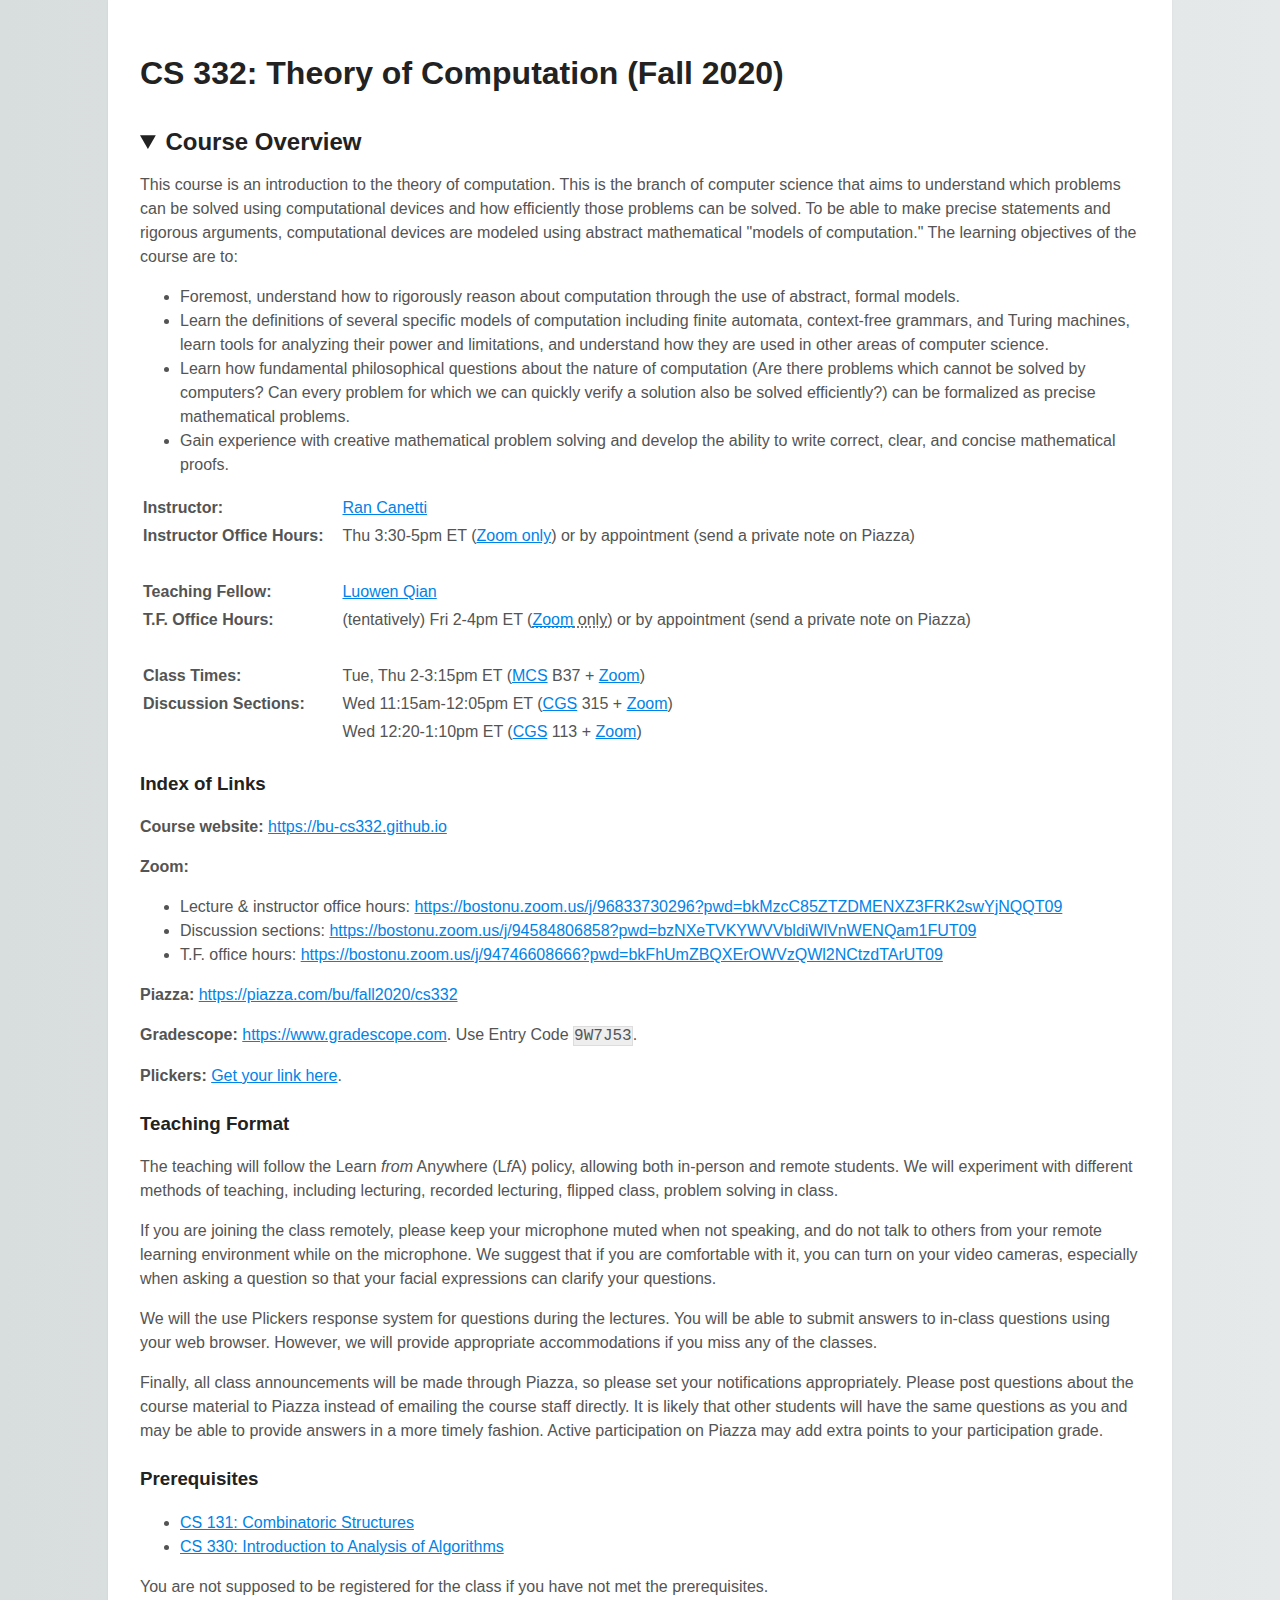
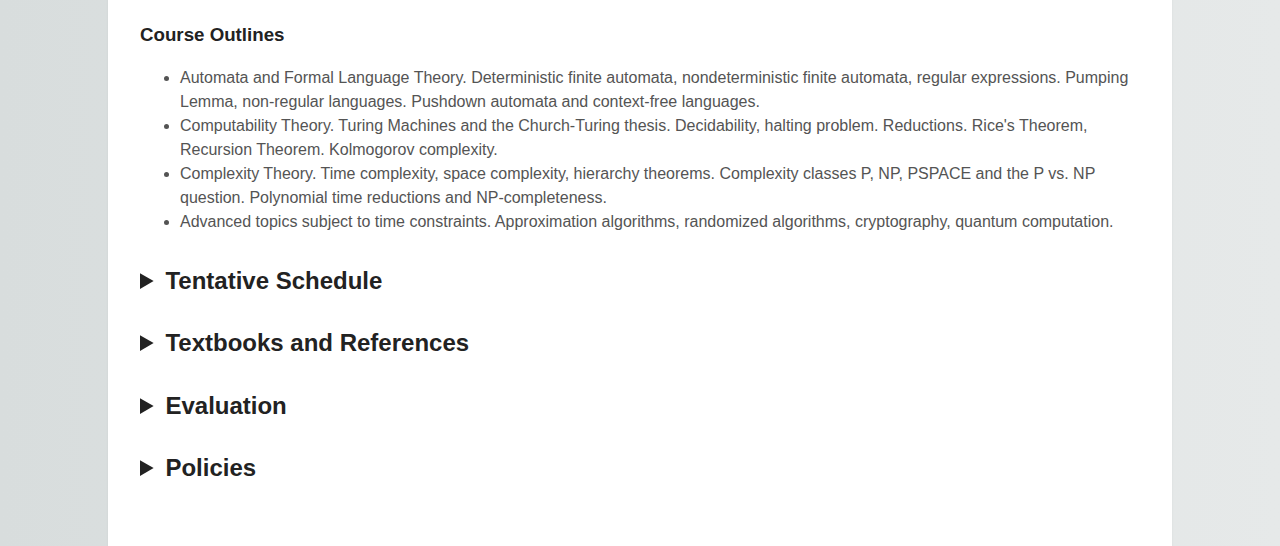
==== index.html @ d5b3a4ad "Update index" ====
<!DOCTYPE html>
<html>
    
    <head>
        <meta charset="utf-8">
        <meta http-equiv="X-UA-Compatible" content="IE=edge">
        <title>CS 332: Theory of Computation (Fall 2020)</title>
        <link rel="stylesheet" href="main.css">
        <script type="application/javascript">
            window.addEventListener('load', (_) => {
                for (const element of document.querySelectorAll('.copy2clipboard')) {
                    element.addEventListener('click', (event) => {
                        const selection = window.getSelection();
                        selection.removeAllRanges();
                        const range = document.createRange();
                        range.selectNodeContents(event.target);
                        selection.addRange(range);
                        document.execCommand('copy');
                    });
                }
            });
        </script>
    </head>
    <body>
        <!-- Materials courtesy of Mark Bun's website: https://cs-people.bu.edu/mbun/courses/332_S20/ -->
        
        <h1>CS 332: Theory of Computation (Fall 2020)</h1>
        <details open>
            <summary class="h2">Course Overview</summary>
            <p>
                This course is an introduction to the theory of computation. This is the branch of computer science that aims to understand which problems can be solved using computational devices and how efficiently those problems can be solved. To be able to make precise statements and rigorous arguments, computational devices are modeled using abstract mathematical "models of computation." The learning objectives of the course are to:
            </p>
            <ul>
                <li> Foremost, understand how to rigorously reason about computation through the use of abstract, formal models.</li>
                <li> Learn the definitions of several specific models of computation including finite automata, context-free grammars, and Turing machines, learn tools for analyzing their power and limitations, and understand how they are used in other areas of computer science.</li>
                <li> Learn how fundamental philosophical questions about the nature of computation (Are there problems which cannot be solved by computers? Can every problem for which we can quickly verify a solution also be solved efficiently?) can be formalized as precise mathematical problems.</li>
                <li> Gain experience with creative mathematical problem solving and develop the ability to write correct, clear, and concise mathematical proofs.</li>
            </ul>

            <table class="sketchy">
                <tr>
                    <th>Instructor:</th>
                    <td><a href="https://www.cs.bu.edu/~canetti/" target="_blank">Ran Canetti</a></td>
                </tr>
                <tr>
                    <th>Instructor Office Hours:</th>
                    <td>Thu 3:30-5pm ET (<a href="https://bostonu.zoom.us/j/96833730296?pwd=bkMzcC85ZTZDMENXZ3FRK2swYjNQQT09" target="_blank">Zoom only</a>) or by appointment (send a private note on Piazza)</td>
                </tr>
                <tr><td>&nbsp;</td></tr>
                <tr>
                    <th>Teaching Fellow:</th>
                    <td><a href="https://cs-people.bu.edu/luowenq/" target="_blank">Luowen Qian</a></td>
                </tr>
                <tr>
                    <th>T.F. Office Hours:</th>
                    <td>(tentatively) Fri 2-4pm ET (<span title="As highly recommended by CS department"><a href="https://bostonu.zoom.us/j/94746608666?pwd=bkFhUmZBQXErOWVzQWl2NCtzdTArUT09" target="_blank">Zoom</a> only</span>) or by appointment (send a private note on Piazza)</td>
                </tr>
                <tr><td>&nbsp;</td></tr>
                <tr>
                    <th>Class Times:</th>
                    <td>Tue, Thu 2-3:15pm ET (<a href="https://goo.gl/maps/u1uCB6yV12Wjp6cB6" target="_blank">MCS</a> B37 + <a href="https://bostonu.zoom.us/j/96833730296?pwd=bkMzcC85ZTZDMENXZ3FRK2swYjNQQT09" target="_blank">Zoom</a>)</td>
                </tr>
                <tr>
                    <th>Discussion Sections:</th>
                    <td>Wed 11:15am-12:05pm ET (<a href="https://goo.gl/maps/HVd4dwMQ71gnUQBB8" target="_blank">CGS</a> 315 + <a href="https://bostonu.zoom.us/j/94584806858?pwd=bzNXeTVKYWVVbldiWlVnWENQam1FUT09" target="_blank">Zoom</a>)</td>
                </tr>
                <tr>
                    <th></th>
                    <td>Wed 12:20-1:10pm ET (<a href="https://goo.gl/maps/HVd4dwMQ71gnUQBB8" target="_blank">CGS</a> 113 + <a href="https://bostonu.zoom.us/j/94584806858?pwd=bzNXeTVKYWVVbldiWlVnWENQam1FUT09" target="_blank">Zoom</a>)</td>
                </tr>
            </table>
            
            
            <h3>Index of Links</h3>
            
            <p><b>Course website:</b> <a href="https://bu-cs332.github.io">https://bu-cs332.github.io</a></p>
            
            <p>
                <b>Zoom:</b>
            </p>
            <ul>
                <li>Lecture &amp; instructor office hours: <a href="https://bostonu.zoom.us/j/96833730296?pwd=bkMzcC85ZTZDMENXZ3FRK2swYjNQQT09" target="_blank">https://bostonu.zoom.us/j/96833730296?pwd=bkMzcC85ZTZDMENXZ3FRK2swYjNQQT09</a></li>
                <li>Discussion sections: <a href="https://bostonu.zoom.us/j/94584806858?pwd=bzNXeTVKYWVVbldiWlVnWENQam1FUT09" target="_blank">https://bostonu.zoom.us/j/94584806858?pwd=bzNXeTVKYWVVbldiWlVnWENQam1FUT09</a></li>
                <li>T.F. office hours: <a href="https://bostonu.zoom.us/j/94746608666?pwd=bkFhUmZBQXErOWVzQWl2NCtzdTArUT09" target="_blank">https://bostonu.zoom.us/j/94746608666?pwd=bkFhUmZBQXErOWVzQWl2NCtzdTArUT09</a></li>
            </ul>
            
            <p><b>Piazza:</b> <a href="https://piazza.com/bu/fall2020/cs332" target="_blank">https://piazza.com/bu/fall2020/cs332</a></p>
            
            <p><b>Gradescope:</b> <a href="https://www.gradescope.com/" target="_blank">https://www.gradescope.com</a>. Use Entry Code <code class="copy2clipboard">9W7J53</code>.</p>
            
            <p><b>Plickers:</b> <a href="plickers.html">Get your link here</a>.</p>
            
            
            <h3>Teaching Format</h3>
            
            <p>
                The teaching will follow the Learn <i>from</i> Anywhere (L<i>f</i>A) policy, allowing both in-person and remote students.
                We will experiment with different methods of teaching, including lecturing, recorded lecturing, flipped class, problem solving in class.
            </p>
            
            <p>
                If you are joining the class remotely, please keep your microphone muted when not speaking, and do not talk to others from your remote learning environment while on the microphone.
                We suggest that if you are comfortable with it, you can turn on your video cameras, especially when asking a question so that your facial expressions can clarify your questions.
            </p>
            
            <p>
                We will the use Plickers response system for questions during the lectures.
                You will be able to submit answers to in-class questions using your web browser.
                However, we will provide appropriate accommodations if you miss any of the classes.
            </p>
            
            <p>
                Finally, all class announcements will be made through Piazza, so please set your notifications appropriately.
                Please post questions about the course material to Piazza instead of emailing the course staff directly. It is likely that other students will have the same questions as you and may be able to provide answers in a more timely fashion. Active participation on Piazza may add extra points to your participation grade.
            </p>
            
            
            
            <h3>Prerequisites</h3>
            
            <ul>
                <li><a href="https://www.bu.edu/academics/cas/courses/cas-cs-131/" target="_blank">CS 131: Combinatoric Structures</a></li>
                <li><a href="https://www.bu.edu/academics/cas/courses/cas-cs-330/" target="_blank">CS 330: Introduction to Analysis of Algorithms</a></li>
            </ul>
            
            <p>You are not supposed to be registered for the class if you have not met the prerequisites.</p>
            
            
            <h3>Course Outlines</h3>
            
            <ul>
                <li> Automata and Formal Language Theory. Deterministic finite automata, nondeterministic finite automata, regular expressions. Pumping Lemma, non-regular languages. Pushdown automata and context-free languages.</li>
                <li> Computability Theory. Turing Machines and the Church-Turing thesis. Decidability, halting problem. Reductions. Rice's Theorem, Recursion Theorem. Kolmogorov complexity.</li>
                <li> Complexity Theory. Time complexity, space complexity, hierarchy theorems. Complexity classes P, NP, PSPACE and the P vs. NP question. Polynomial time reductions and NP-completeness.</li>
                <li> Advanced topics subject to time constraints. Approximation algorithms, randomized algorithms, cryptography, quantum computation.</li>
            </ul>
        </details>
        
        <details>
            <summary class="h2">Tentative Schedule</summary>
            
            <p>The schedule listed here is tentative and subject to change.</p>
            
            <table class="bluey">
                <thead>
                    <tr>
                        <th style="width: 4em;">Date</th>
                        <th>Topics</th>
                        <th>Reading/Reference</th>
                        <th>Handouts/Assignments</th>
                    </tr>
                </thead>
                <tr>
                    <td>Th 9/3</td>
                    <td>Welcome, introduction</td>
                    <td>Sipser 0-1.1<br /><a href="slides/lec01.pdf" target="_blank">lec01</a></td>
                    <td></td>
                </tr>
                <tr>
                    <td>Tu 9/8</td>
                    <td>Finite automata, regular languages</td>
                    <td>Sipser 1.1-1.2<br /><a href="slides/lec02.pdf" target="_blank">lec02</a></td>
                    <td>
                        <a href="handouts/collaboration-policy.pdf">Collaboration policy</a><br />
                        HW1 out: <a href="handouts/hw1.pdf">pdf</a>, <a href="handouts/hw1.tex">tex</a>
                    </td>
                </tr>
                <tr>
                    <td>Th 9/10</td>
                    <td>DFA-NFA equivalence, closure under regular operations</td>
                    <td>Sipser 1.1-1.2<br /><a href="slides/lec03.pdf" target="_blank">lec03</a></td>
                    <td></td>
                </tr>
                <tr>
                    <td>Tu 9/15</td>
                    <td>Closure cont'd, non-regular languages</td>
                    <td>Sipser 1.4<br /><a href="slides/lec04.pdf" target="_blank">lec04</a></td>
                    <td>HW1 due<br /><a href="handouts/hw2.pdf">HW2 out</a></td>
                </tr>
                <tr>
                    <td>Th 9/17</td>
                    <td>Pumping Lemma</td>
                    <td>Sipser 1.4<br /><a href="slides/lec05.pdf" target="_blank">lec05</a></td>
                    <td></td>
                </tr>
                <tr>
                    <td>Tu 9/22</td>
                    <td>Regular expressions</td>
                    <td>Sisper 1.3<br /><a href="slides/lec06.pdf" target="_blank">lec06</a> <a href="slides/lec06-ann.pdf" target="_blank">lec06-ann</a></td>
                    <td>HW2 due<br /><a href="handouts/hw3.pdf">HW3 out</a></td>
                </tr>
                <tr>
                    <td>Th 9/24</td>
                    <td>Context-free grammars, pumping lemma for CFGs</td>
                    <td>Sipser 2.1, 2.3<br /><a href="slides/lec07.pdf" target="_blank">lec07</a> <a href="slides/lec07-board.pdf" target="_blank">lec07-board</a></td>
                    <td></td>
                </tr>
                <tr>
                    <td>Tu 9/29</td>
                    <td>Pumping lemma, closure properties for CFGs</td>
                    <td>Sipser 2.3<br /><a href="slides/lec08.pdf" target="_blank">lec08</a></td>
                    <td>HW3 due<br /><a href="handouts/hw4.pdf">HW4 out</a></td>
                </tr>
                <tr>
                    <td>Th 10/1</td>
                    <td>Midterm 1 Review</td>
                    <td><a href="slides/lec09.pdf" target="_blank">lec09</a> <a href="slides/lec09-ann.pdf" target="_blank">lec09-ann</a></td>
                    <td>HW4, HW2 resubmission due (Sun)</td>
                </tr>
                <tr>
                    <td>Tu 10/6</td>
                    <td><span style="color:green">MIDTERM 1</span></td>
                    <td></td>
                    <td></td>
                </tr>
                <tr>
                    <td>Th 10/8</td>
                    <td>Turing machines</td>
                    <td>Sipser 3.1, 3.3<br /><a href="slides/lec10.pdf" target="_blank">lec10</a></td>
                    <td></td>
                </tr>
                <tr>
                    <td>Tu 10/13</td>
                    <td class="highlight" colspan="2">NO CLASS &mdash; Substitute Monday Schedule of Classes</td>
                    <td><a href="handouts/hw5.pdf" target="_blank">HW5 out</a></td>
                </tr>
                <tr>
                    <td>Th 10/15</td>
                    <td>TM variants, closure properties</td>
                    <td>Sipser 3.2<br /><a href="slides/lec11.pdf" target="_blank">lec11</a></td>
                    <td></td>
                </tr>
                <tr>
                    <td>Tu 10/20</td>
                    <td>TM variants, Church-Turing Thesis, universal computations</td>
                    <td>Sipser 3.2, 4<br /><a href="slides/lec12.pdf" target="_blank">lec12</a></td>
                    <td>HW5 due<br /><a href="handouts/hw6.pdf" target="_blank">HW6 out</a></td>
                </tr>
                <tr>
                    <td>Th 10/22</td>
                    <td>Decidable languages, undecidability, diagonalization</td>
                    <td>Sipser 3.2, 4<br /><a href="slides/lec13.pdf" target="_blank">lec13</a></td>
                    <td></td>
                </tr>
                <tr>
                    <td>Tu 10/27</td>
                    <td>Unrecognizability, enumerators, reductions</td>
                    <td>Sipser 4</td>
                    <td>HW6 due<br /><a href="handouts/hw7.pdf" target="_blank">HW7 out</a></td>
                </tr>
                <tr>
                    <td>Th 10/29</td>
                    <td>TBD</td>
                    <td>TBD</td>
                    <td></td>
                </tr>
                <tr>
                    <td>Tu 11/3</td>
                    <td>TBD</td>
                    <td>TBD</td>
                    <td>HW7 due</td>
                </tr>
                <tr>
                    <td>Th 11/5</td>
                    <td>Midterm 2 Review</td>
                    <td></td>
                    <td></td>
                </tr>
                <tr>
                    <td>Tu 11/10</td>
                    <td><span style="color:green">MIDTERM 2</span></td>
                    <td></td>
                    <td></td>
                </tr>
                <tr>
                    <td>Th 11/12</td>
                    <td>Time complexity, P</td>
                    <td>Sipser 7.1-7.2</td>
                    <td></td>
                </tr>
                <tr>
                    <td>Tu 11/17</td>
                    <td>Nondeterministic time, NP</td>
                    <td>Sipser 7.3-7.4</td>
                    <td></td>
                </tr>
                <tr>
                    <td>Th 11/19</td>
                    <td>More on NP</td>
                    <td>Sipser 7.3-7.4</td>
                    <td></td>
                </tr>
                <tr>
                    <td>Tu 11/24</td>
                    <td>Cook-Levin Theorem, NP-complete problems</td>
                    <td>Sipser 7.4-7.5</td>
                    <td></td>
                </tr>
                <tr>
                    <td>Th 11/26</td>
                    <td class="highlight" colspan="2">NO CLASS &mdash; Thanksgiving Recess</td>
                    <td></td>
                </tr>
                <tr>
                    <td>Tu 12/1</td>
                    <td>TBD</td>
                    <td></td>
                    <td></td>
                </tr>
                <tr>
                    <td>Th 12/3</td>
                    <td>TBD</td>
                    <td></td>
                    <td></td>
                </tr>
                <tr>
                    <td>Tu 12/8</td>
                    <td>TBD</td>
                    <td></td>
                    <td></td>
                </tr>
                <tr>
                    <td>Th 12/10</td>
                    <td>Course Wrap-Up and Final Review</td>
                    <td></td>
                    <td></td>
                </tr>
                <tr>
                    <td>TBD</td>
                    <td><span style="color:green">Final Exam</span></td>
                    <td></td>
                    <td></td>
                </tr>
            </table>
            
            <h3>Discussion sections</h3>
            
            <p>Attendance of discussion sections is optional but encouraged for you to better understand the materials.</p>
            
            <table class="bluey">
                <thead>
                    <tr>
                        <th style="width: 4em;">Date</th>
                        <th>Topics</th>
                    </tr>
                </thead>
                <tr>
                    <td>W 9/9</td>
                    <td><a href="handouts/discussion1.pdf" target="_blank">Introduction, review of basics, regular languages</a></td>
                </tr>
                <tr>
                    <td>W 9/16</td>
                    <td><a href="handouts/discussion2.pdf" target="_blank">Equivalence of NFA/DFA, closure of regular languages, number of states</a></td>
                </tr>
                <tr>
                    <td>W 9/23</td>
                    <td>Common mistakes in HW1</td>
                </tr>
                <tr>
                    <td>W 9/30</td>
                    <td><a href="handouts/discussion4.pdf" target="_blank">CFGs, non-CFLs</a></td>
                </tr>
                <tr>
                    <td>W 10/7</td>
                    <td>Midterm 1 solutions</td>
                </tr>
                <tr>
                    <td>W 10/14</td>
                    <td><a href="handouts/discussion6.pdf" target="_blank">High level and implementation level descriptions of TMs</a></td>
                </tr>
                <tr>
                    <td>W 10/21</td>
                    <td><a href="handouts/discussion7.pdf" target="_blank">Decidable and Turing-recognizable languages</a></td>
                </tr>
                <tr>
                    <td>W 10/28</td>
                    <td><a href="handouts/discussion8.pdf" target="_blank">Diagonalization and undecidability</a></td>
                </tr>
            </table>
        </details>
        
        <details>
            <summary class="h2">Textbooks and References</summary>
            
            <h3>Required Textbook</h3>
            
            <p>
                Michael Sipser, Introduction to the Theory of Computation, 3rd Edition. ISBN-13: 978-1133187790.
                <br>
                See <a href="http://www-math.mit.edu/~sipser/itoc-errs3.1.html">here</a> for a list of errata.
            </p>

            <p>
                Reading the textbook before class and reviewing it after class are important for solidifying your understanding of the course material. However, I do not want the exhorbitant price of the book to pose a barrier to your learning. Using an older edition of the text is fine (though beware that section numbers may be different). If the cost of the textbook still presents a burden for you, let me know and I can loan you a copy or recommend another solution.
            </p>

            <h3>
                Other Resources
            </h3>

            <p>
                <u>Proof Techniques:</u> <br>
                Richard Hammack, Book of Proof. <a href="http://www.people.vcu.edu/~rhammack/BookOfProof/">Available online here</a>.
            </p>

            <p>
                <u>Automata and Computability Theory:</u> <br>
                Dexter Kozen, Automata and Computability.
            </p>

            <p>
                <u>Complexity Theory:</u> <br>
                Sanjeev Arora and Boaz Barak, Computational Complexity: A Modern Approach. <br>
                Cristopher Moore and Stephan Mertens, The Nature of Computation.
            </p>
        </details>
        
        <details>
            <summary class="h2">Evaluation</summary>
            
            Your grade in the course will be determined by homework assignments, three in-class exams, and class participation. <br>

            The following letter grades are guaranteed if you earn the corresponding percentages: A ≥93%, A- ≥90%, B+ ≥87%, B ≥83%, B- ≥80%, C+ ≥75%, C ≥70%. However, to correct for the possibility of assignments and exams being more difficult than anticipated, letter grades may be (significantly) increased above these guarantees based on the overall performance of the class.


            <h3>
            Homework (30%)
            </h3>

            <p>There will be weekly homework assignments to be submitted on Gradescope every Tuesday at 2PM. No late homework will be accepted. To accomodate extenuating circumstances, your two lowest homework grades will be dropped. 
            </p>

            <p>You are allowed, and indeed encouraged, to collaborate with other students on solving the homework problems. However, you must write the solutions independently in your own words.
            </p>

            <p>Some homework assignments may include optional "bonus" problems. Solving these problems will not directly contribute to your homework grade but may improve the letter grade you receive in the course if the final percentage we calculate is on the borderline between two letter grades. Solving bonus problems is also a good way to impress your instructor if you are seeking a recommendation letter, research opportunities, or a grading position. Collaboration is NOT allowed on bonus problems.
            </p>

            <p>
                You are expected to present your homework cleanly so that the graders do not mistakenly take away your points.
                You may want to use LaTeX to typeset your homework solutions. LaTeX is the standard document preparation system used in the mathematical sciences. Using LaTeX makes it easier for you to revise and edit your solutions and for us to read them, so you will never lose points for illegibility. 
            </p>

            <p>
            For LaTeX editors, you can try <a href="https://pages.uoregon.edu/koch/texshop/">TexShop</a> for Mac and <a href="https://www.texstudio.org/">TeXstudio</a> for Windows. If you would like to give LaTeX a try on the web without installing anything on your computer, <a href="https://www.overleaf.com/">Overleaf</a> is a good option.
            </p>

            <p>
            Not so short <a href="https://tobi.oetiker.ch/lshort/lshort.pdf">intro to LaTeX</a>. A <a href="http://www.tug.org/twg/mactex/tutorials/ltxprimer-1.0.pdf">LaTeX tutorial</a>.
                <a href="https://tex.stackexchange.com">LaTeX Stack Exchange</a> is a good place to go for more fancy LaTeX tricks.
            </p>

            <p>
            Homework template files: <a href="sample-hw-solution1.zip">source zip</a>, and its <a href="sample-hw-solution1.pdf">pdf output</a>.
            </p>

            <h3>
            Midterm 1 (10%), Midterm 2 (10%), Final Exam (20%)
            </h3>

            <p>There will be two 70-minute in-class midterm exams scheduled for Monday, Feb. 24 and Wednesday, Apr. 1. <b>These dates are confirmed and are not subject to change.</b> Each midterm will cover roughly one-third of the course content. A comprehensive final exam will be held during the normal two-hour exam slot. Please wait until the official University final exam schedule is finalized before making your end-of-semester travel plans.
            </p>

            <p>You may bring one double-sided 8.5" x 11" sheet of notes to each midterm exam and two such sheets to the final exam. Note sheets may be either handwritten or typeset. You may not use any other aids during the exam, including but not limited to books, lecture notes, calculators, phones, or laptops.
            </p>

            <h3>
            Class Participation (30%)
            </h3>

            <p>
            Your active participation in class and in discussion sections is an essential part of your learning. Your participation grade will be determined by your engagement with the Plickers system. It will also be possible to increase this score by thoughtfully asking and answering questions in lectures, in discussions, on Piazza, or during office hours.
            </p>
        </details>
        
        <details>
            <summary class="h2">Policies</summary>

<h3>
Academic Conduct
</h3>
All Boston University students are expected to maintain high standards of academic honesty and integrity. It is your responsibility to be familiar with the Academic Conduct Code, which describes the ethical standards to which BU students are expected to adhere and students’ rights and responsibilities as members of BU’s learning community. All instances of cheating, plagiarism, and other forms of academic misconduct will be addressed in accordance with this policy. Penalties for academic misconduct can range from failing an assignment or course to suspension or expulsion from the university.
<br>
<br>
<a href="https://www.bu.edu/academics/policies/academic-conduct-code/">https://www.bu.edu/academics/policies/academic-conduct-code/</a>
<br>
<a href="http://www.bu.edu/cas/current-students/phd-mfa-students/academic-policies-and-conduct-code/">http://www.bu.edu/cas/current-students/phd-mfa-students/academic-policies-and-conduct-code/</a>


<h3>
Attendance Policy
</h3>
            
            <p>
Students are expected to attend each class session unless they have a valid reason for being absent. If you must miss class due to illness or another reason, please notify the instructor as soon as possible, ideally before the absence.
</p>
            <p>
            Consistent attendance is necessary for remote students in order to follow the classes.
            All students are expected to be responsible for preparing the equipments for them to be able to either attend the class and exams, either in-person or remotely.
            </p>
<a href="https://www.bu.edu/academics/policies/attendance/">https://www.bu.edu/academics/policies/attendance/</a>
<br>

<h3>
Absence Due to Religious Observance
</h3>
If you must miss class due to religious observance, you will not be penalized for that absence and you will receive a reasonable opportunity to make up any work or examinations that you may miss. Please notify the instructor of absences for religious observance as soon as possible, ideally before the absence.
<br>
<br>
<a href="https://www.bu.edu/academics/policies/absence-for-religious-reasons/">https://www.bu.edu/academics/policies/absence-for-religious-reasons/</a>

<h3>
Bereavement
</h3>
In the event of the death of an immediate family member, you should notify your advisor, who will help you coordinate your leave. You will be automatically granted five weekdays of leave, and if necessary, you advisor will help you to petition the Dean for additional leave time. You may also request a leave of absence due to bereavement. Please contact your advisor, who will help you with the process.
<br>
<br>
<a href="https://www.bu.edu/academics/policies/student-bereavement/">https://www.bu.edu/academics/policies/student-bereavement/</a>

<h3>
Disability Services
</h3>
Students with documented disabilities, including learning disabilities, may be entitled to accommodations intended to ensure that they have integrated and equal access to the academic, social, cultural, and recreational programs the university offers. Accommodations may include, but are not limited to, additional time on tests, staggered homework assignments, note-taking assistance. If you believe you should receive accommodations, please contact the Office of Disability Services to discuss your situation. This office can give you a letter that you can share with instructors of your classes outlining the accommodations you should receive. The letter will not contain any information about the reason for the accommodations. 
<br>
<br>
If you already have a letter of accommodation, you are encouraged to share it with your instructor as soon as possible. 
<br>
<br>
Disability & Access Services <br>
25 Buick Street, Suite 300 <br>
617-353-3658 <br>
<a href="access@bu.edu">access@bu.edu</a> <br>
<a href="http://www.bu.edu/disability/">http://www.bu.edu/disability/</a>

<h3>
Grade Grievances 
</h3>
If you feel that you have received an arbitrary grade in a course, you should attempt to meet with the grader before filing a formal appeal. If the student and the instructor are unable to arrive at a mutually agreeable solution, the student may file a formal appeal with the chair. This process must begin within six weeks of the grade posting. To understand how an “arbitrary grade” is defined, please explore the following link.
<br>
<br>
<a href="https://www.bu.edu/academics/policies/policy-on-grade-grievances-for-undergraduate-students-in-boston-university-courses/">https://www.bu.edu/academics/policies/policy-on-grade-grievances-for-undergraduate-students-in-boston-university-courses/</a>

<h3>
Incomplete Grades
</h3>
An incomplete grade (I) is used only when the student has conferred with the instructor prior to the submission of grades and offered acceptable reasons for the incomplete work. If you wish to take an incomplete in this class, please contact the instructor as soon as possible but certainly before the submission of final grades. To receive an incomplete, you and your instructor must both sign an “Incomplete Grade Report” specifying the terms under which you will complete the class.
<br>
<br>
<a href="https://www.bu.edu/academics/policies/incomplete-coursework/">https://www.bu.edu/academics/policies/incomplete-coursework/</a>

<h3>
Student Health Services
</h3>
Offers an array of health services to students, including wellness education and mental health services (behavioral medicine).
<br>
<br>
	<a href="http://www.bu.edu/shs/">http://www.bu.edu/shs/</a> <br>
	<a href="http://www.bu.edu/shs/wellness/">http://www.bu.edu/shs/wellness/</a> <br>
	<a href="http://www.bu.edu/shs/behavioral/index.shtml">http://www.bu.edu/shs/behavioral/index.shtml</a>
	
<h3>
Medical Leave of Absence
</h3>
If you must take a leave of absence for medical reasons and are seeking to re-enroll, documentation must be provided to Student Health Services so that you may re-enroll. To take a medical leave, please talk with SHS and your advisor, so that they may assist you in taking the best course of action for a successful return.
<br>
<br>
<a href="http://www.bu.edu/usc/leaveandwithdrawal/arranging/">http://www.bu.edu/usc/leaveandwithdrawal/arranging/</a> <br>
<a href="http://www.bu.edu/academics/policies/withdrawal-leave-of-absence-and-reinstatement/">http://www.bu.edu/academics/policies/withdrawal-leave-of-absence-and-reinstatement/</a>

<h3>
ISSO
</h3>
The International Students & Scholars Office is committed to helping international students integrate into the Boston University community, as well as answering and questions and facilitating any inquiries about documentation and visas. 
<br>
<br>
<a href="https://www.bu.edu/isso/">https://www.bu.edu/isso/</a>
        </details>
    </body>
</html>
---- main.css ----
html {
    background: #e6e9e9;
    background-image: linear-gradient(270deg, rgb(230, 233, 233) 0%, rgb(216, 221, 221) 100%);
    -webkit-font-smoothing: antialiased;
}

body {
    background: #fff;
    box-shadow: 0 0 2px rgba(0, 0, 0, 0.06);
    color: #545454;
    font-family: "Helvetica Neue", Helvetica, Arial, sans-serif;
    font-size: 16px;
    line-height: 1.5;
    margin: 0 auto;
    max-width: 1000px;
    padding: 2em 2em 4em;
}

h1, h2, h3, h4, h5, h6, summary.h2 {
    color: #222;
    font-weight: 600;
    line-height: 1.3;
}

h2, h3, h4, h5, h6, summary.h2 {
    margin-top: 1.3em;
}

a {
    color: #0083e8;
}

b, strong {
    font-weight: 600;
}

.sketchy th {
    text-align: left;
    padding-right: 1em;
}

summary.h2 {
    font-size: 1.5em;
}

table.bluey {
  text-align: left;
  border-collapse: collapse;
}
table.bluey td, table.bluey th {
  border: 1px solid #0A2A5E;
}
table.bluey tr:nth-child(even) {
  background: #D0E4F5;
}
table.bluey tbody tr:hover {
  background-color: #C0D4E5;
}
table.bluey thead {
  background: #0B6FA4;
}
table.bluey thead th {
  font-weight: bold;
  color: #FFFFFF;
  text-align: center;
}

.highlight {
    color: red;
}

span[title] {
    text-decoration-line: underline;
    text-decoration-style: dotted;
}

code {
    background: #eee;
    border: #ddd 1px solid;
}

.copy2clipboard {
    cursor: pointer;
}
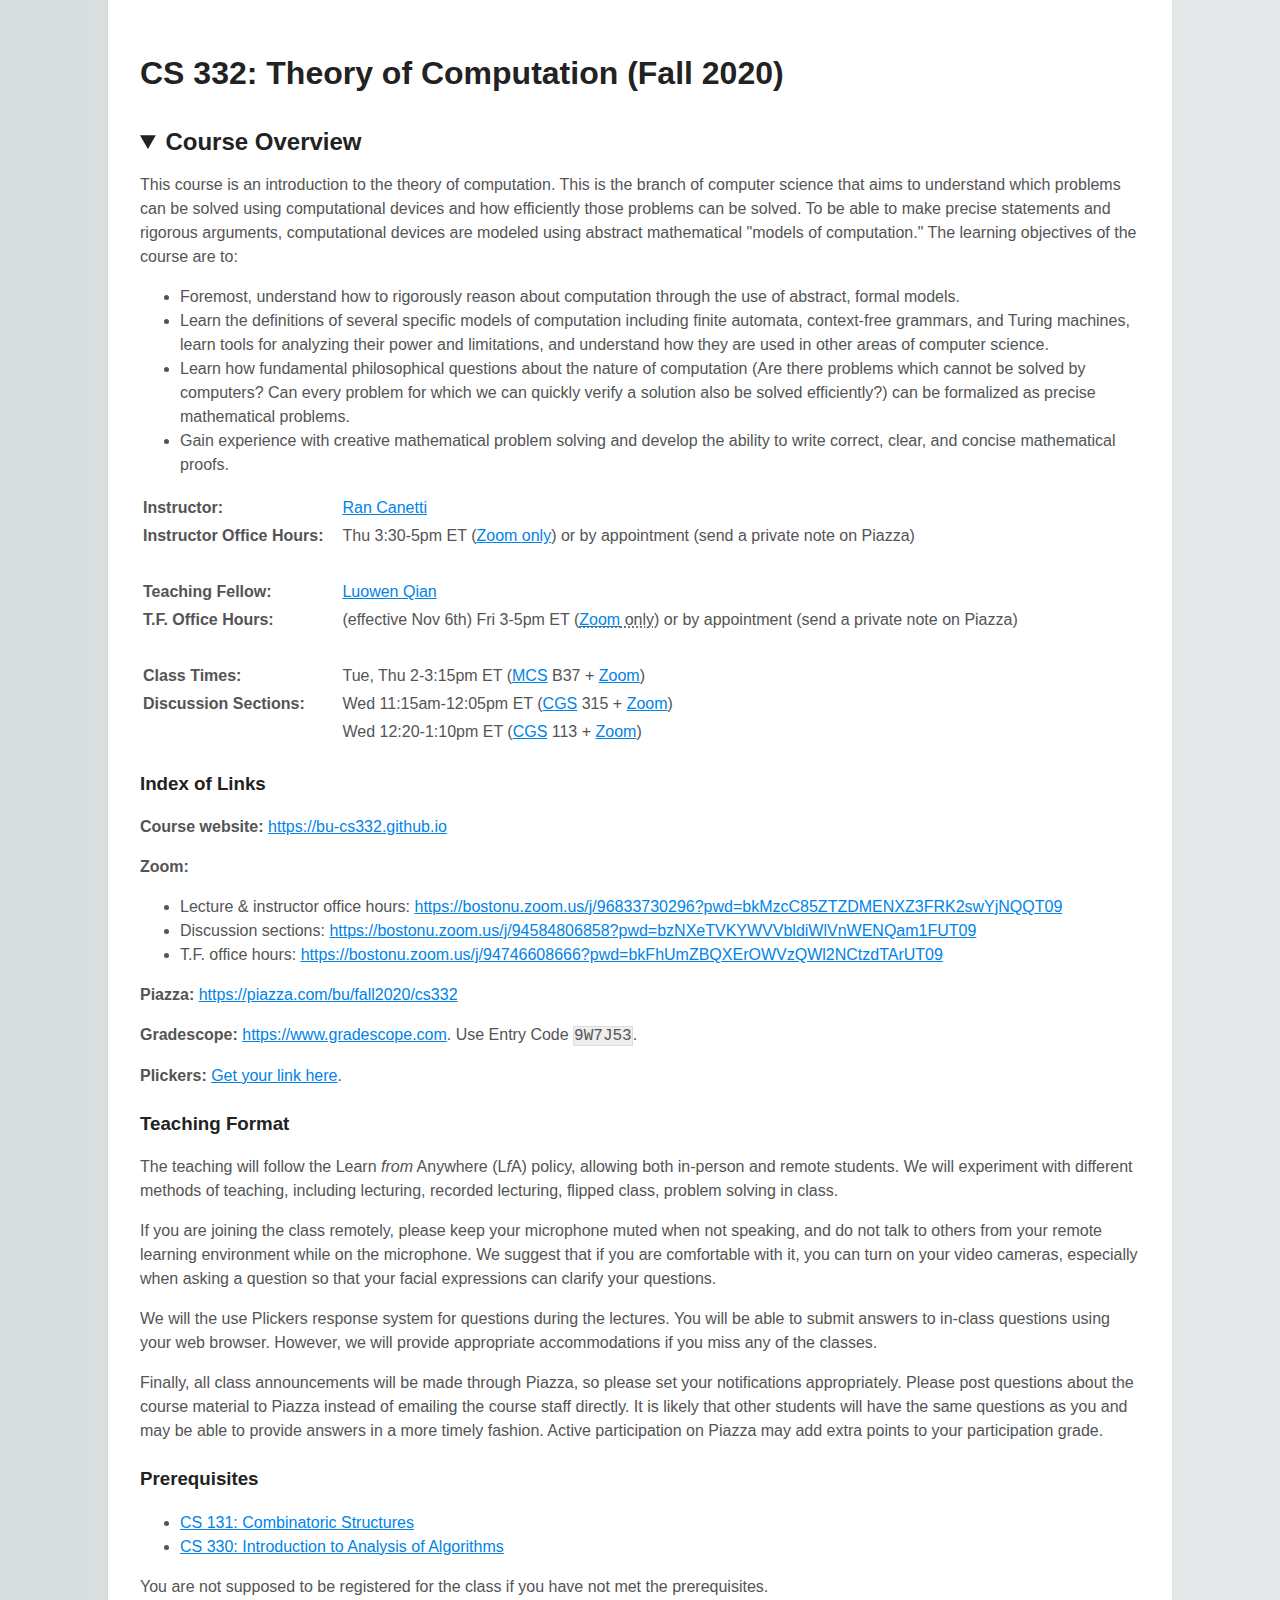
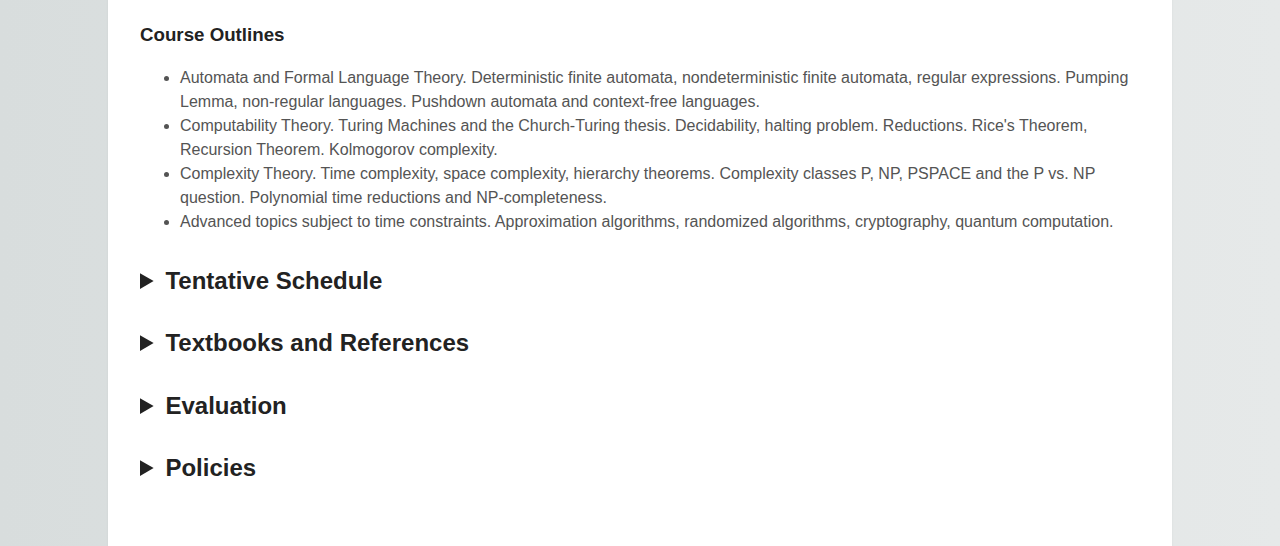
==== commit 8592fd92: "Update" ====
--- a/index.html
+++ b/index.html
@@ -53,7 +53,7 @@
                 </tr>
                 <tr>
                     <th>T.F. Office Hours:</th>
-                    <td>(tentatively) Fri 2-4pm ET (<span title="As highly recommended by CS department"><a href="https://bostonu.zoom.us/j/94746608666?pwd=bkFhUmZBQXErOWVzQWl2NCtzdTArUT09" target="_blank">Zoom</a> only</span>) or by appointment (send a private note on Piazza)</td>
+                    <td>(effective Nov 6th) Fri 3-5pm ET (<span title="As highly recommended by CS department"><a href="https://bostonu.zoom.us/j/94746608666?pwd=bkFhUmZBQXErOWVzQWl2NCtzdTArUT09" target="_blank">Zoom</a> only</span>) or by appointment (send a private note on Piazza)</td>
                 </tr>
                 <tr><td>&nbsp;</td></tr>
                 <tr>
@@ -245,26 +245,26 @@
                 <tr>
                     <td>Tu 10/27</td>
                     <td>Unrecognizability, enumerators, reductions</td>
-                    <td>Sipser 4</td>
+                    <td>Sipser 4<br /><a href="slides/lec14.pdf" target="_blank">lec14</a></td>
                     <td>HW6 due<br /><a href="handouts/hw7.pdf" target="_blank">HW7 out</a></td>
                 </tr>
                 <tr>
                     <td>Th 10/29</td>
-                    <td>TBD</td>
-                    <td>TBD</td>
+                    <td>Undecidability and reductions</td>
+                    <td>Sipser 4, 5.1<br /><a href="slides/lec15.pdf" target="_blank">lec15</a></td>
                     <td></td>
                 </tr>
                 <tr>
                     <td>Tu 11/3</td>
-                    <td>TBD</td>
-                    <td>TBD</td>
+                    <td>More on reductions</td>
+                    <td>Sipser 5<br /><a href="slides/lec16.pdf" target="_blank">lec16</a></td>
                     <td>HW7 due</td>
                 </tr>
                 <tr>
                     <td>Th 11/5</td>
                     <td>Midterm 2 Review</td>
-                    <td></td>
-                    <td></td>
+                    <td><a href="slides/lec17.pdf" target="_blank">lec17</a></td>
+                    <td><a href="handouts/hw8.pdf" target="_blank">HW8 out</a> (not to be handed in)</td>
                 </tr>
                 <tr>
                     <td>Tu 11/10</td>
@@ -376,6 +376,10 @@
                     <td>W 10/28</td>
                     <td><a href="handouts/discussion8.pdf" target="_blank">Diagonalization and undecidability</a></td>
                 </tr>
+                <tr>
+                    <td>W 11/4</td>
+                    <td><a href="handouts/discussion9.pdf" target="_blank">Unrecognizability and mapping reductions</a></td>
+                </tr>
             </table>
         </details>
         
